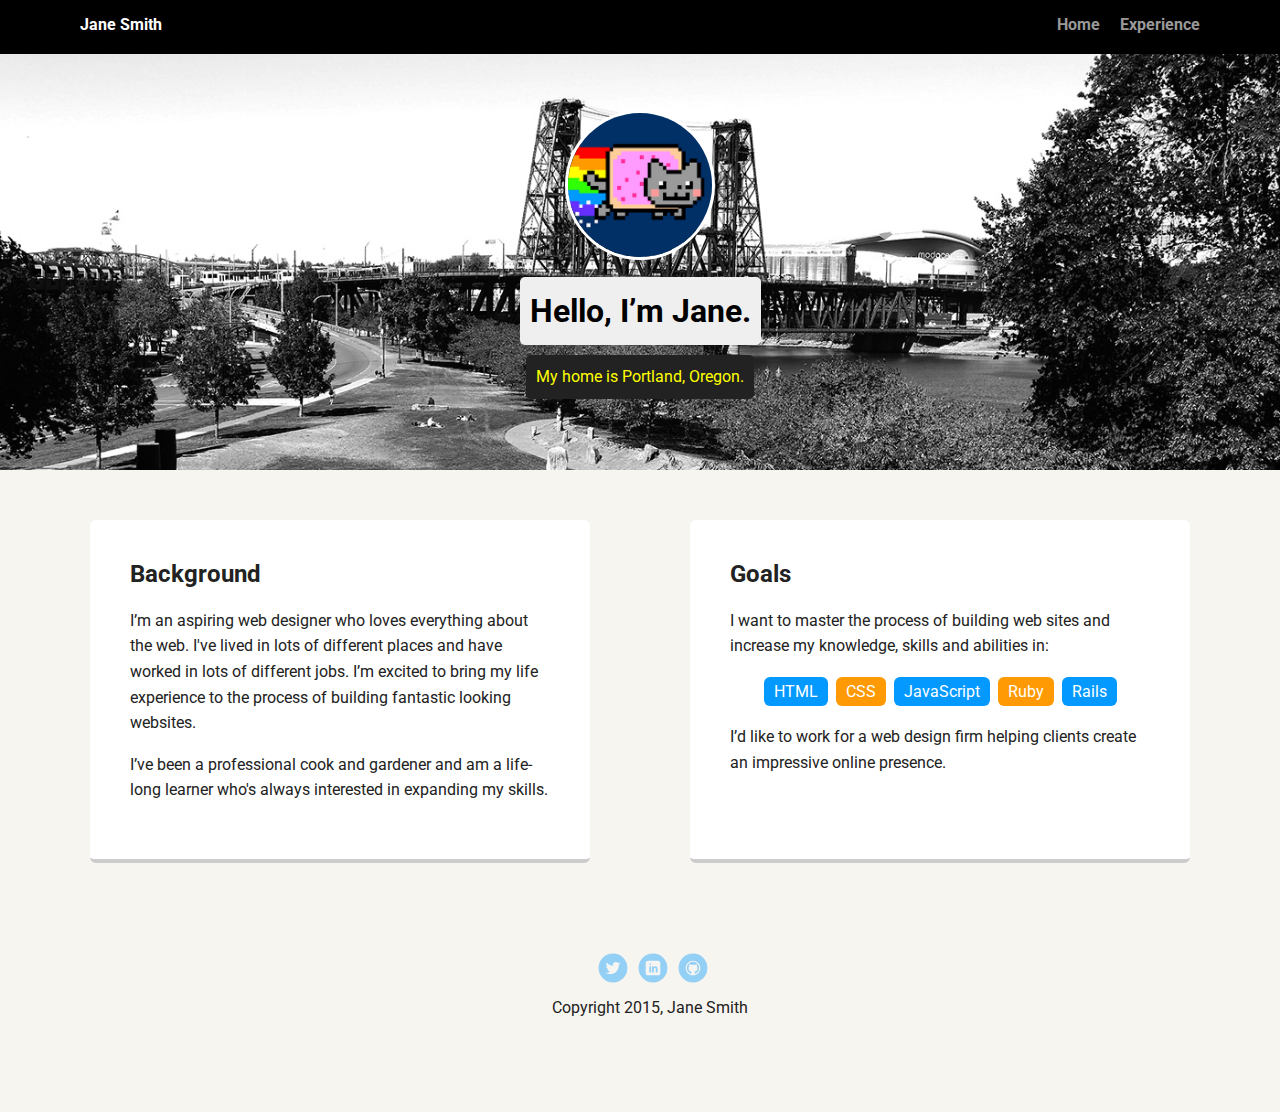
==== index.html @ 45a5b7fd "Initial Project Files" ====
<!doctype html>
<html lang="en">
<head>
  <meta charset="utf-8">
  <title>Jane Smith's Profile</title>
  <meta name="viewport" content="width=device-width, initial-scale=1.0">
  <link rel="stylesheet" href="styles.css">
  <link href="https://fonts.googleapis.com/css?family=Muli%7CRoboto:400,300,500,700,900" rel="stylesheet"></head>
  <body>

    <div class="main-nav">
        <ul class="nav">
          <li class="name">Jane Smith</li>
          <li><a href="#">Home</a></li>
          <li><a href="#">Experience</a></li>
        </ul>
    </div>

    <header>
      <img src="images/me.png" alt="Drawing of Jane Smith" class="profile-image">
      <h1 class="tag name">Hello, I’m Jane.</h1>
      <p class="tag location">My home is Portland, Oregon.</p>
    </header>

    <main class="flex">
      <div class="card">
        <h2>Background</h2>
        <p>I’m an aspiring web designer who loves everything about the web. I've lived in lots of different places and have worked in lots of different jobs. I’m excited to bring my life experience to the process of building fantastic looking websites.</p>
        <p>I’ve been a professional cook and gardener and am a life-long learner who's always interested in expanding my skills.</p>
      </div> 

      <div class="card">
        <h2>Goals</h2>
        <p>I want to master the process of building web sites and increase my knowledge, skills and abilities in:</p>
        <ul class="skills">
          <li>HTML</li>
          <li>CSS</li>
          <li>JavaScript</li>
          <li>Ruby</li>
          <li>Rails</li>
        </ul>
        <p>I’d like to work for a web design firm helping clients create an impressive online presence.</p>
      </div> 

    </main>
    <footer>
      <ul>
        <li><a href="#" class="social twitter">Twitter</a></li>
        <li><a href="#" class="social linkedin">LinkedIn</a></li>
        <li><a href="#" class="social github">Github</a></li>
      </ul>
      <p class="copyright">Copyright 2015, Jane Smith</p>
    </footer>
  </body>
  </html>
---- styles.css ----
/* Global Layout Set-up */
* { 
  box-sizing: border-box;
}
  
body {
  margin: 0;
  padding: 0;
  text-align: center;
  font-family: 'Roboto', sans-serif;
  color: #222;
  background: #f7f5f0;
}
/* Link Styles */

a {
  text-decoration: none;
  color: #999;
}
a:hover {
  color: #6633ff;
}

/* Section Styles */

.main-nav {
  width: 100%;
  background: black;
  min-height: 30px;
  padding: 10px;
  position: fixed;
  text-align: center;
}
.nav {
  display: flex;
  justify-content: space-around;
  font-weight: 700;
  list-style-type: none;
  margin: 0 auto;
  padding: 0;
}

.nav .name {
    display: block;
    margin-right: auto;
    color: white;
}
.nav li {
  padding: 5px 10px 10px 10px;
}
.nav a {
  transition: all .5s;
}
.nav a:hover {
  color: white
}

header {
  text-align: center;
  background: url('images/portland.jpg') no-repeat top center ;
  background-size: cover;
  overflow: hidden;
  padding-top: 60px;
}
header {
  line-height: 1.5;
}
header .profile-image {
  margin-top: 50px;
  width: 150px;
  height: 150px;
  border-radius: 50%;
  border: 3px solid white;
  transition: all .5s;
}
header .profile-image:hover {
  transform: scale(1.2) rotate(5deg);
}
.tag {
  background-color: #efefef;
  color: black;
  padding: 10px;
  border-radius: 5px;
  display: table;
  margin: 10px auto;
} 
.location {
  background-color: #222;
  color: yellow;
}
.card {
  margin: 30px;
  padding: 20px 40px 40px;
  max-width: 500px;
  text-align: left;
  background: #fff;
  border-bottom: 4px solid #ccc;
  border-radius: 6px;
  transition: all .5s;
}
.card:hover {
  border-color: #ff99ff;
}

ul.skills {
  padding: 0;
  text-align: center;
}

.skills li {
  border-radius: 6px;
  display: inline-block;
  background: #ff9904;
  color: white;
  padding: 5px 10px;
  margin: 2px;
}

.skills li:nth-child(odd) {
  background: #0399ff;
}

footer {
  width: 100%;
  min-height: 30px;
  padding: 20px 0 40px 20px;
}

footer .copyright {
  top: -8px;
  font-size: .75em;
}

footer ul {
  list-style-type: none;
  margin: 0;
  padding: 0;
}

footer ul li {
  display: inline-block;
}

a.social {
  display: inline-block;
  text-indent: -9999px;
  margin-left: 5px;
  width: 30px;
  height: 30px;
  background-size: 30px 30px;
  opacity: .4;
  transition: all .5s;
}
a.twitter {
  background-image: url(images/twitter.svg);
}
a.linkedin {
  background-image: url(images/linkedin.svg);
}
a.github {
  background-image: url(images/github.svg);
}
a.social:hover {
  opacity: 1;
}
.clearfix {
  clear: both;
}

/* Styles for larger screens */
@media screen and (min-width: 720px) {
  
  .flex {
      display: -ms-flexbox;      /* TWEENER - IE 10 */
      display: flex; 
      max-width: 1200px;
      -ms-flex-pack: distribute;
      justify-content: space-around;
      margin: 0 auto;
  }

  header {
    min-height: 470px;
  }

  .nav {
    max-width: 1200px;
    padding: 0 30px;
  }


  main {
    padding-top: 20px;
  }

  main p {
    line-height: 1.6em;
  }

  footer {
    font-size: 1.3em;
    max-width: 1200px;
    margin: 40px auto;
  }

}
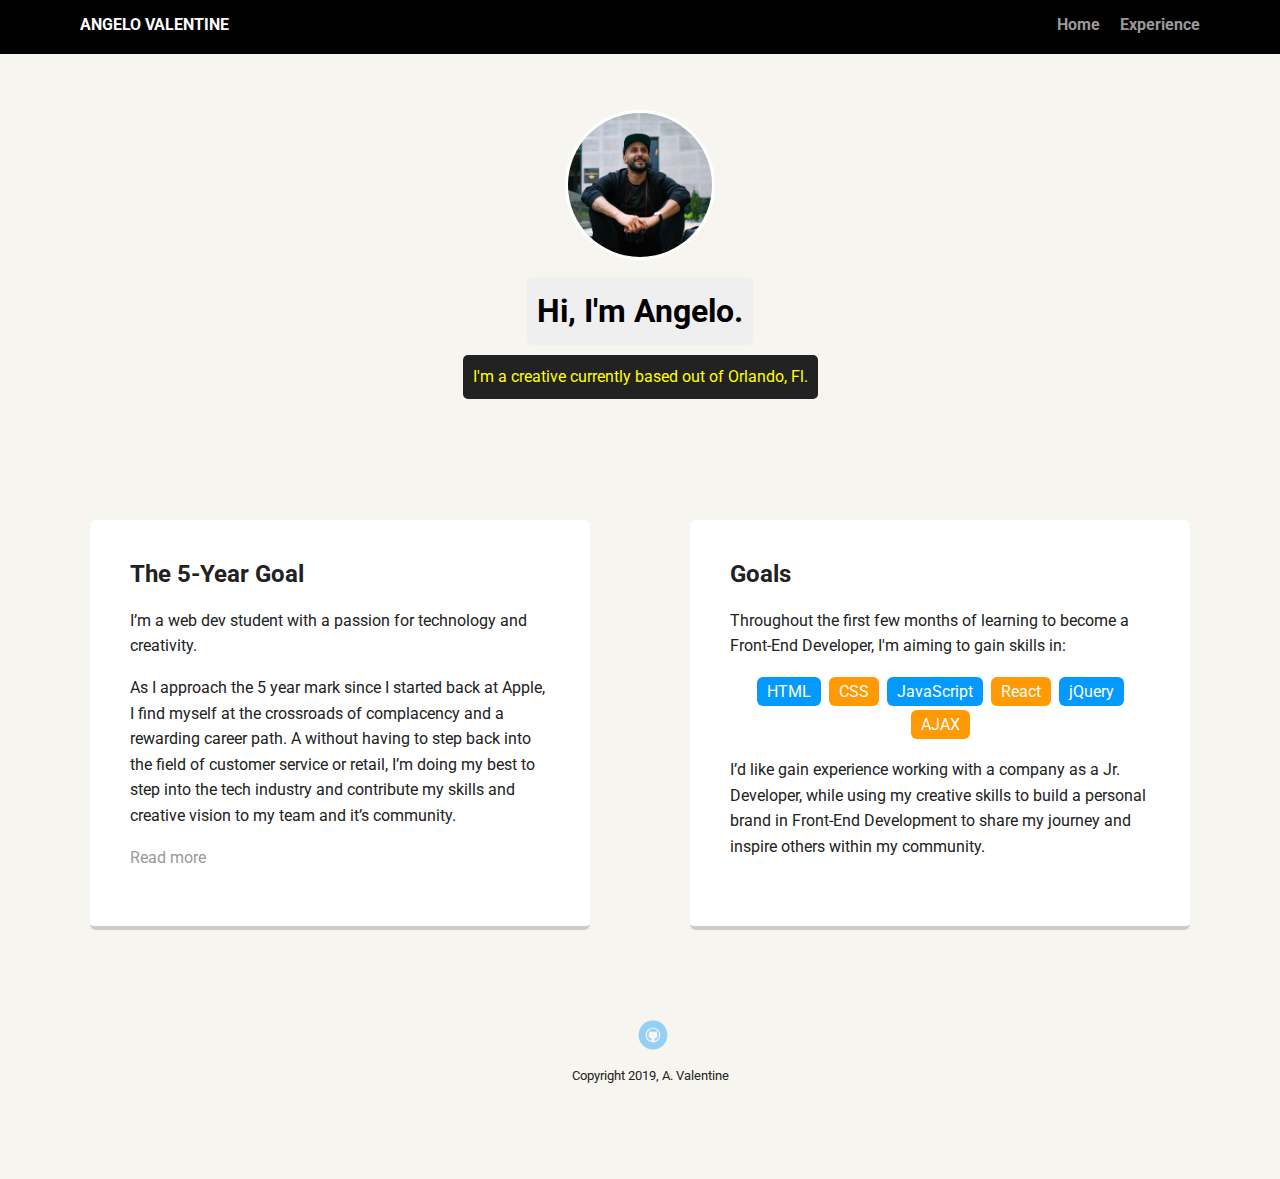
==== commit bf67fe21: "Project updated for peer review." ====
--- a/index.html
+++ b/index.html
@@ -2,7 +2,7 @@
 <html lang="en">
 <head>
   <meta charset="utf-8">
-  <title>Jane Smith's Profile</title>
+  <title>Angelo Valentine's Profile</title>
   <meta name="viewport" content="width=device-width, initial-scale=1.0">
   <link rel="stylesheet" href="styles.css">
   <link href="https://fonts.googleapis.com/css?family=Muli%7CRoboto:400,300,500,700,900" rel="stylesheet"></head>
@@ -10,46 +10,48 @@
 
     <div class="main-nav">
         <ul class="nav">
-          <li class="name">Jane Smith</li>
-          <li><a href="#">Home</a></li>
-          <li><a href="#">Experience</a></li>
+          <!--text-transform code sourced from StackOverflow:
+          https://stackoverflow.com/questions/23725492/difference-between-text-transform-uppercase-and-all-caps-->
+          <li class="name"><span style="text-transform: uppercase;">Angelo Valentine</span></li>
+          <li><a href="index.html">Home</a></li>
+          <li><a href="experience.html">Experience</a></li>
         </ul>
     </div>
 
     <header>
-      <img src="images/me.png" alt="Drawing of Jane Smith" class="profile-image">
-      <h1 class="tag name">Hello, I’m Jane.</h1>
-      <p class="tag location">My home is Portland, Oregon.</p>
+      <img src="images/me.jpg" alt="Portrait of Angelo Valentine" class="profile-image">
+      <h1 class="tag name">Hi, I'm Angelo.</h1>
+      <p class="tag location">I'm a creative currently based out of Orlando, Fl.</p>
     </header>
 
     <main class="flex">
       <div class="card">
-        <h2>Background</h2>
-        <p>I’m an aspiring web designer who loves everything about the web. I've lived in lots of different places and have worked in lots of different jobs. I’m excited to bring my life experience to the process of building fantastic looking websites.</p>
-        <p>I’ve been a professional cook and gardener and am a life-long learner who's always interested in expanding my skills.</p>
+        <h2>The 5-Year Goal</h2>
+        <p>I’m a web dev student with a passion for technology and creativity.</p>
+        <p>As I approach the 5 year mark since I started back at Apple, I find myself at the crossroads of complacency and a rewarding career path. A without having to step back into the field of customer service or retail, I’m doing my best to step into the tech industry and contribute my skills and creative vision to my team and it’s community. </p>
+        <p><a href="experience.html">Read more</a></p>
       </div> 
 
       <div class="card">
         <h2>Goals</h2>
-        <p>I want to master the process of building web sites and increase my knowledge, skills and abilities in:</p>
+        <p>Throughout the first few months of learning to become a Front-End Developer, I'm aiming to gain skills in:</p>
         <ul class="skills">
           <li>HTML</li>
           <li>CSS</li>
           <li>JavaScript</li>
-          <li>Ruby</li>
-          <li>Rails</li>
+          <li>React</li>
+          <li>jQuery</li>
+          <li>AJAX</li>
         </ul>
-        <p>I’d like to work for a web design firm helping clients create an impressive online presence.</p>
+        <p>I’d like gain experience working with a company as a Jr. Developer, while using my creative skills to build a personal brand in Front-End Development to share my journey and inspire others within my community.</p>
       </div> 
 
     </main>
     <footer>
       <ul>
-        <li><a href="#" class="social twitter">Twitter</a></li>
-        <li><a href="#" class="social linkedin">LinkedIn</a></li>
-        <li><a href="#" class="social github">Github</a></li>
+        <li><a href="http://github.com/angelovalentine" class="social github">Github</a></li>
       </ul>
-      <p class="copyright">Copyright 2015, Jane Smith</p>
+      <p class="copyright"><small>Copyright 2019, A. Valentine</small></p>
     </footer>
   </body>
   </html>
